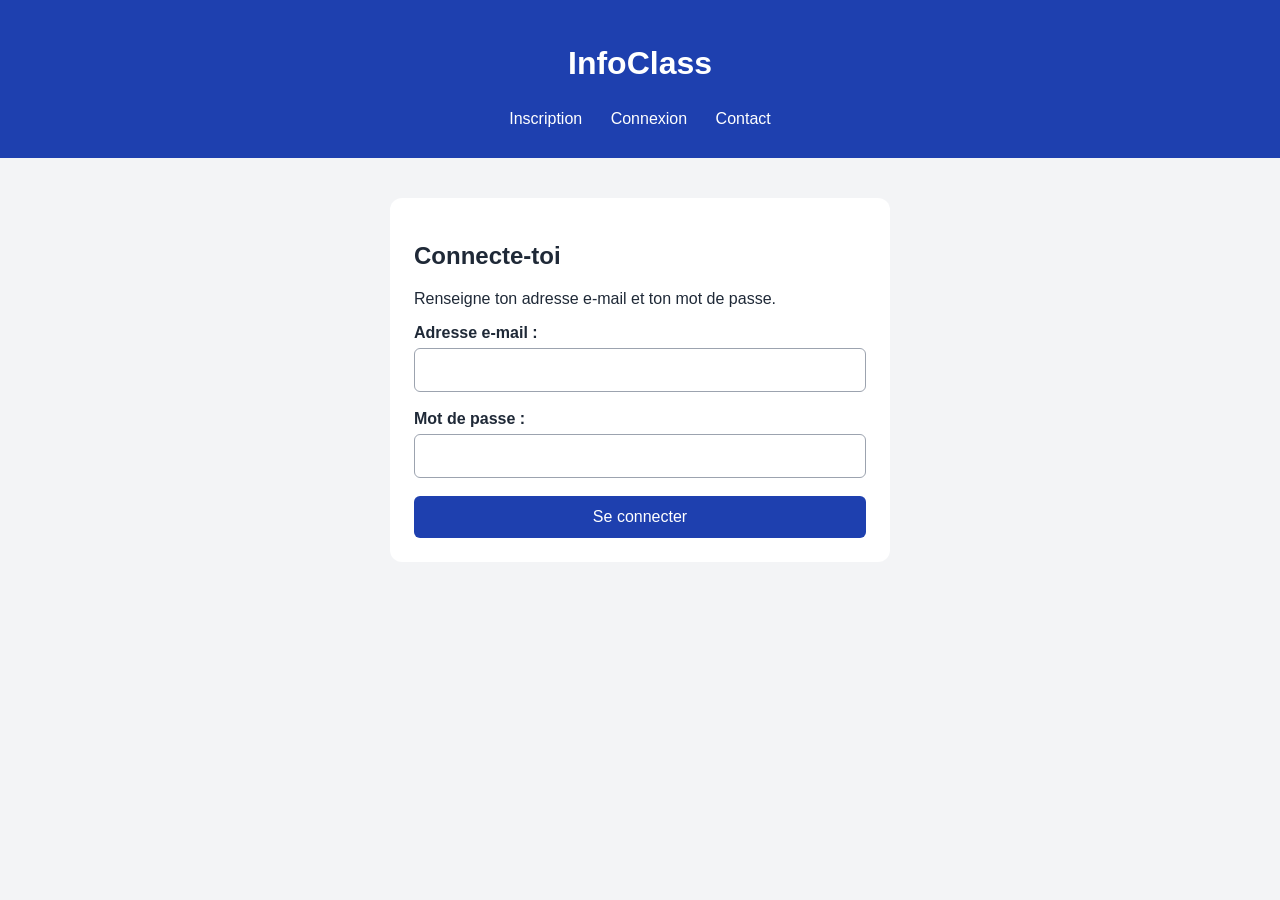
==== connexion.html @ 31857bf5 "Créer les trois pages et leurs formulaires" ====
<!DOCTYPE html>
<html lang="fr">
<head>
    <meta charset="UTF-8">
    <meta name="viewport" content="width=device-width, initial-scale=1.0">
    <title>Connexion - InfoClass</title>
    <link rel="stylesheet" href="style.css">
</head>
<body>
    <header>
        <h1>InfoClass</h1>

        <nav>
            <a href="index.html">Inscription</a>
            <a href="connexion.html">Connexion</a>
            <a href="contact.html">Contact</a>
        </nav>
    </header>

    <main>
        <h2>Connecte-toi</h2>
        <p>Renseigne ton adresse e-mail et ton mot de passe.</p>

        <form>
            <div>
                <label for="email">Adresse e-mail :</label>
                <input type="email" id="email" name="email" required>
            </div>

            <div>
                <label for="mot-de-passe">Mot de passe :</label>
                <input
                    type="password"
                    id="mot-de-passe"
                    name="motDePasse"
                    minlength="8"
                    required
                >
            </div>

            <button type="submit">Se connecter</button>
        </form>
    </main>
    <script src="script.js"></script>
    
</body>
</html>
---- style.css ----
body {
    font-family: Arial, sans-serif;
    margin: 0;
    background-color: #f3f4f6;
    color: #1f2937;
}

header {
    background-color: #1e40af;
    color: white;
    text-align: center;
    padding: 24px;
}

nav a {
    color: white;
    text-decoration: none;
    display: inline-block;
    margin: 6px 12px;
}

nav a:hover {
    text-decoration: underline;
}

main {
    max-width: 500px;
    margin: 40px auto;
    padding: 24px;
    background-color: white;
    border-radius: 12px;
}
* {
    box-sizing: border-box;
}

form div {
    margin-bottom: 18px;
}

label {
    display: block;
    margin-bottom: 6px;
    font-weight: bold;
}

input,
select,
textarea {
    width: 100%;
    padding: 12px;
    border: 1px solid #9ca3af;
    border-radius: 6px;
    font: inherit;
}

textarea {
    resize: vertical;
}

input:focus,
select:focus,
textarea:focus {
    outline: 3px solid #2563eb;
    outline-offset: 2px;
}

button {
    width: 100%;
    padding: 12px;
    background-color: #1e40af;
    color: white;
    border: none;
    border-radius: 6px;
    font: inherit;
    cursor: pointer;
}

button:hover {
    background-color: #1e3a8a;
}
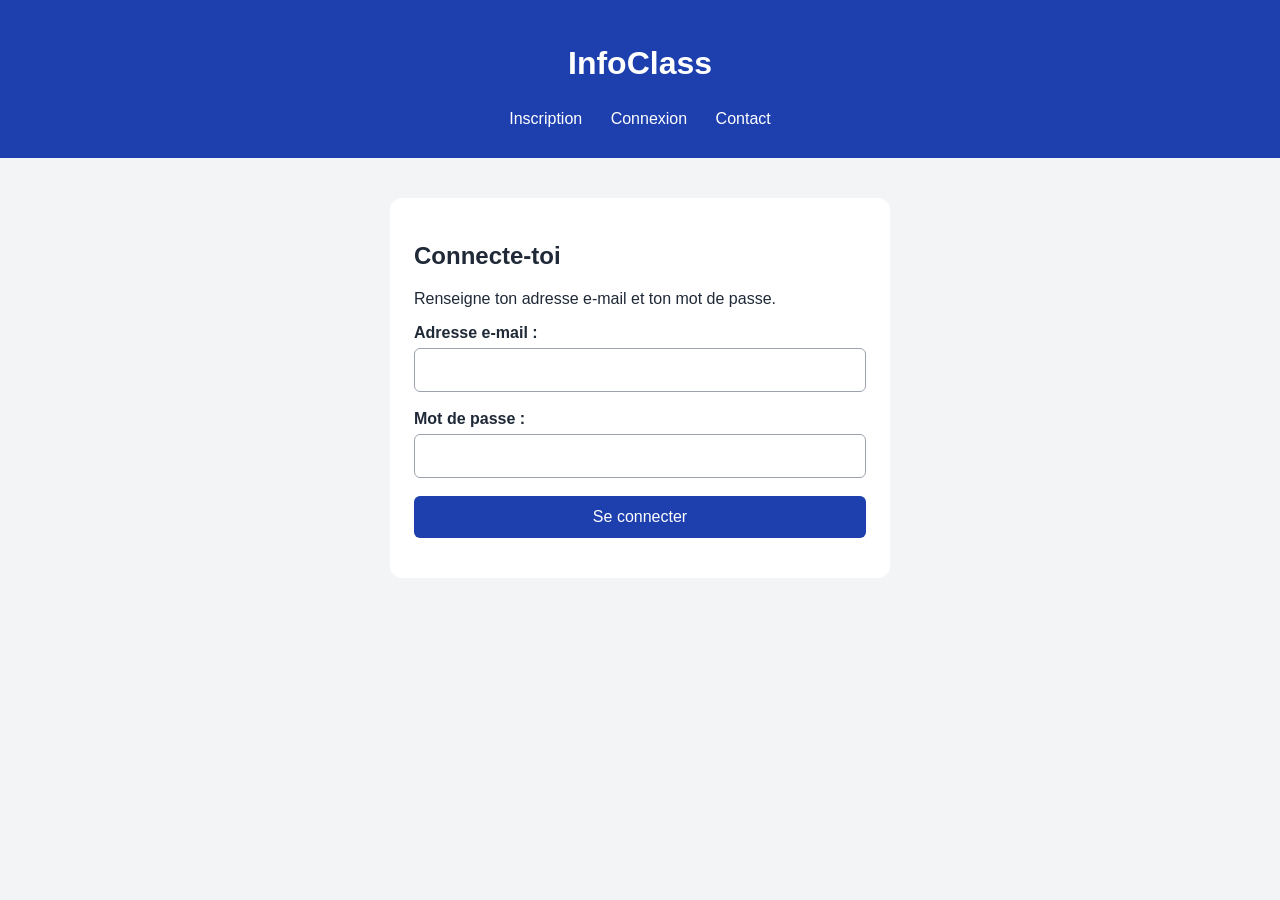
==== commit d6115d55: "Add files via upload" ====
--- a/connexion.html
+++ b/connexion.html
@@ -1,47 +1,47 @@
-<!DOCTYPE html>
-<html lang="fr">
-<head>
-    <meta charset="UTF-8">
-    <meta name="viewport" content="width=device-width, initial-scale=1.0">
-    <title>Connexion - InfoClass</title>
-    <link rel="stylesheet" href="style.css">
-</head>
-<body>
-    <header>
-        <h1>InfoClass</h1>
-
-        <nav>
-            <a href="index.html">Inscription</a>
-            <a href="connexion.html">Connexion</a>
-            <a href="contact.html">Contact</a>
-        </nav>
-    </header>
-
-    <main>
-        <h2>Connecte-toi</h2>
-        <p>Renseigne ton adresse e-mail et ton mot de passe.</p>
-
-        <form>
-            <div>
-                <label for="email">Adresse e-mail :</label>
-                <input type="email" id="email" name="email" required>
-            </div>
-
-            <div>
-                <label for="mot-de-passe">Mot de passe :</label>
-                <input
-                    type="password"
-                    id="mot-de-passe"
-                    name="motDePasse"
-                    minlength="8"
-                    required
-                >
-            </div>
-
-            <button type="submit">Se connecter</button>
-        </form>
-    </main>
-    <script src="script.js"></script>
-    
-</body>
-</html>+<!DOCTYPE html>
+<html lang="fr">
+<head>
+    <meta charset="UTF-8">
+    <meta name="viewport" content="width=device-width, initial-scale=1.0">
+    <title>Connexion - InfoClass</title>
+    <link rel="stylesheet" href="style.css">
+</head>
+<body data-page="connexion">
+    <header>
+        <h1>InfoClass</h1>
+
+        <nav>
+            <a href="index.html">Inscription</a>
+            <a href="connexion.html">Connexion</a>
+            <a href="contact.html">Contact</a>
+        </nav>
+    </header>
+
+    <main>
+        <h2>Connecte-toi</h2>
+        <p>Renseigne ton adresse e-mail et ton mot de passe.</p>
+
+        <form>
+            <div>
+                <label for="email">Adresse e-mail :</label>
+                <input type="email" id="email" name="email" maxlength="254" autocomplete="email" required>
+            </div>
+
+            <div>
+                <label for="mot-de-passe">Mot de passe :</label>
+                <input
+                    type="password"
+                    id="mot-de-passe"
+                    name="motDePasse" autocomplete="current-password" maxlength="128"
+                    minlength="8"
+                    required
+                >
+            </div>
+
+            <button type="submit">Se connecter</button>
+        </form><p id="statut" class="statut" role="status" aria-live="polite"></p>
+    </main>
+    <script src="config.js"></script><script src="script.js"></script>
+    
+</body>
+</html>
--- a/style.css
+++ b/style.css
@@ -1,81 +1,112 @@
-body {
-    font-family: Arial, sans-serif;
-    margin: 0;
-    background-color: #f3f4f6;
-    color: #1f2937;
+body {
+    font-family: Arial, sans-serif;
+    margin: 0;
+    background-color: #f3f4f6;
+    color: #1f2937;
+}
+
+header {
+    background-color: #1e40af;
+    color: white;
+    text-align: center;
+    padding: 24px;
+}
+
+nav a {
+    color: white;
+    text-decoration: none;
+    display: inline-block;
+    margin: 6px 12px;
+}
+
+nav a:hover {
+    text-decoration: underline;
+}
+
+main {
+    max-width: 500px;
+    margin: 40px auto;
+    padding: 24px;
+    background-color: white;
+    border-radius: 12px;
+}
+* {
+    box-sizing: border-box;
+}
+
+form div {
+    margin-bottom: 18px;
+}
+
+label {
+    display: block;
+    margin-bottom: 6px;
+    font-weight: bold;
+}
+
+input,
+select,
+textarea {
+    width: 100%;
+    padding: 12px;
+    border: 1px solid #9ca3af;
+    border-radius: 6px;
+    font: inherit;
+}
+
+textarea {
+    resize: vertical;
+}
+
+input:focus,
+select:focus,
+textarea:focus {
+    outline: 3px solid #2563eb;
+    outline-offset: 2px;
+}
+
+button {
+    width: 100%;
+    padding: 12px;
+    background-color: #1e40af;
+    color: white;
+    border: none;
+    border-radius: 6px;
+    font: inherit;
+    cursor: pointer;
+}
+
+button:hover {
+    background-color: #1e3a8a;
+}.statut { line-height: 1.6; overflow-wrap: anywhere; }
+.erreur { color: #a41616; }
+button:disabled { opacity: .65; cursor: wait; }
+main { width: calc(100% - 32px); }
+dt { font-weight: bold; margin-top: 20px; }
+dd { margin: 8px 0; overflow-wrap: anywhere; }
+[hidden] { display: none !important; }
+
+/* Cartes de sélection des cours */
+body[data-page="inscription"] main { max-width: 900px; padding: 32px; }
+.choix-cours { border: 0; padding: 0; margin: 28px 0 32px; min-width: 0; }
+.choix-cours legend { font-size: 1.15rem; font-weight: 700; padding: 0; }
+.aide-cours { color: #5b6678; font-size: .95rem; margin: 8px 0 18px; }
+form .grille-cours { display: grid; grid-template-columns: repeat(3, minmax(0, 1fr)); gap: 16px; margin: 0; }
+.carte-cours { position: relative; display: flex; flex-direction: column; align-items: flex-start; gap: 14px; margin: 0; padding: 22px; border: 2px solid #e4e8ef; border-radius: 18px; cursor: pointer; background: #fff; transition: border-color .18s, background .18s, box-shadow .18s; }
+.carte-cours:hover { border-color: var(--accent); background: var(--teinte); }
+.carte-cours:has(input:checked) { border-color: var(--accent); background: var(--teinte); box-shadow: 0 5px 18px #172b4d10; }
+.carte-cours:focus-within { outline: 3px solid #2563eb; outline-offset: 4px; }
+.carte-cours input { position: absolute; top: 18px; right: 18px; width: 18px; height: 18px; padding: 0; margin: 0; accent-color: var(--accent); }
+.carte-cours input:focus { outline: none; }
+.icone-cours { width: 52px; height: 52px; display: grid; place-items: center; background: var(--teinte); color: var(--accent); border: 1px solid currentColor; border-radius: 14px; font-size: 1.3rem; font-weight: 800; }
+.titre-cours { font-size: 1.15rem; color: #182639; }
+.description-cours { font-size: .9rem; line-height: 1.65; color: #526174; font-weight: 400; }
+.niveau-cours { margin-top: auto; padding: 6px 10px; background: #ffffffb8; border-radius: 20px; color: var(--accent); font-size: .75rem; }
+.selection-cours { color: var(--accent); font-size: .78rem; visibility: hidden; }
+.carte-cours input:checked ~ .selection-cours { visibility: visible; }
+@media (max-width: 680px) {
+  form .grille-cours { grid-template-columns: 1fr; }
+  body[data-page="inscription"] main { padding: 22px; margin: 24px auto; }
+  .carte-cours { gap: 10px; }
 }
-
-header {
-    background-color: #1e40af;
-    color: white;
-    text-align: center;
-    padding: 24px;
-}
-
-nav a {
-    color: white;
-    text-decoration: none;
-    display: inline-block;
-    margin: 6px 12px;
-}
-
-nav a:hover {
-    text-decoration: underline;
-}
-
-main {
-    max-width: 500px;
-    margin: 40px auto;
-    padding: 24px;
-    background-color: white;
-    border-radius: 12px;
-}
-* {
-    box-sizing: border-box;
-}
-
-form div {
-    margin-bottom: 18px;
-}
-
-label {
-    display: block;
-    margin-bottom: 6px;
-    font-weight: bold;
-}
-
-input,
-select,
-textarea {
-    width: 100%;
-    padding: 12px;
-    border: 1px solid #9ca3af;
-    border-radius: 6px;
-    font: inherit;
-}
-
-textarea {
-    resize: vertical;
-}
-
-input:focus,
-select:focus,
-textarea:focus {
-    outline: 3px solid #2563eb;
-    outline-offset: 2px;
-}
-
-button {
-    width: 100%;
-    padding: 12px;
-    background-color: #1e40af;
-    color: white;
-    border: none;
-    border-radius: 6px;
-    font: inherit;
-    cursor: pointer;
-}
-
-button:hover {
-    background-color: #1e3a8a;
-}+@media (prefers-reduced-motion: reduce) { .carte-cours { transition: none; } }
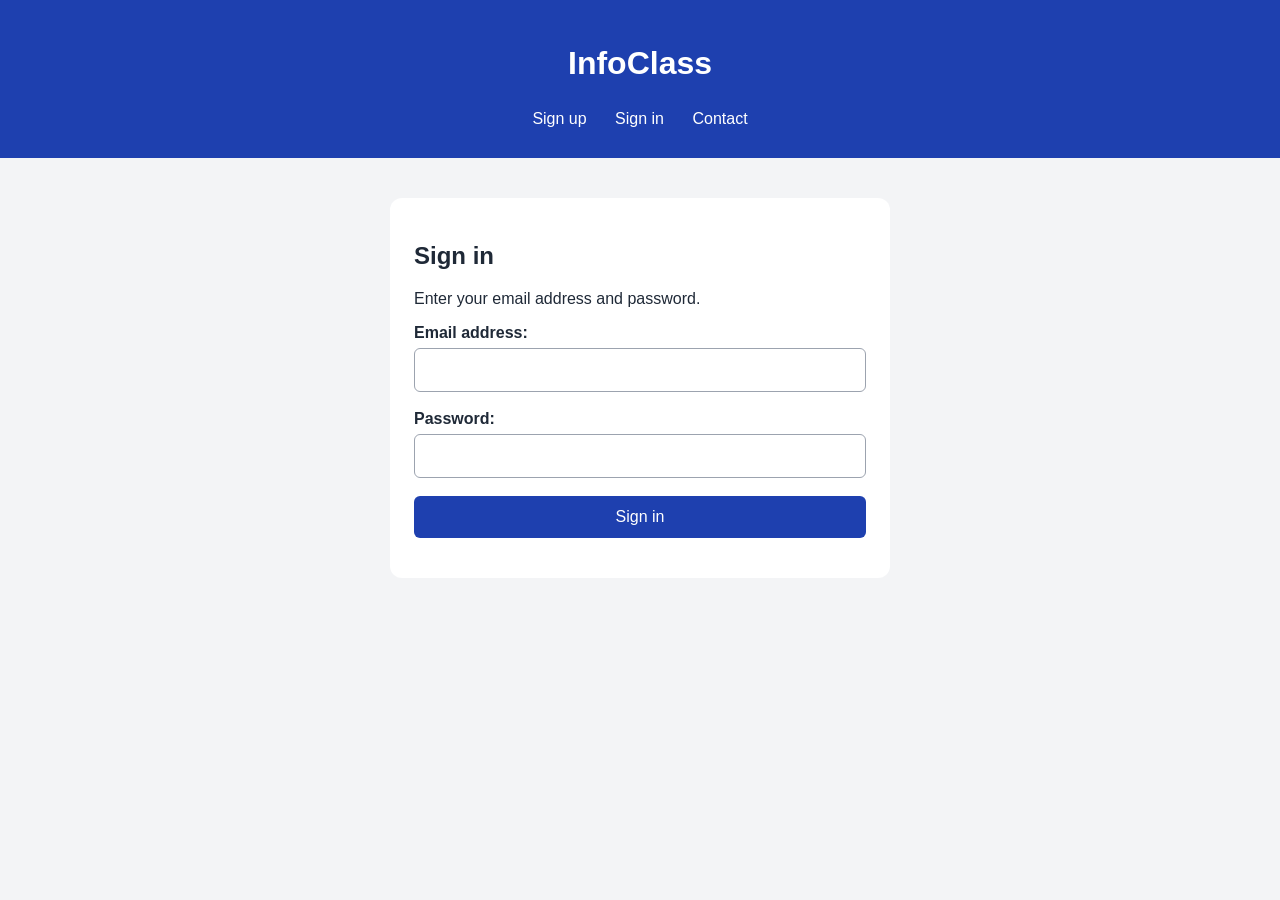
==== commit ca72042f: "Add files via upload" ====
--- a/connexion.html
+++ b/connexion.html
@@ -1,9 +1,9 @@
 <!DOCTYPE html>
-<html lang="fr">
+<html lang="en">
 <head>
     <meta charset="UTF-8">
     <meta name="viewport" content="width=device-width, initial-scale=1.0">
-    <title>Connexion - InfoClass</title>
+    <title>Sign in - InfoClass</title>
     <link rel="stylesheet" href="style.css">
 </head>
 <body data-page="connexion">
@@ -11,24 +11,24 @@
         <h1>InfoClass</h1>
 
         <nav>
-            <a href="index.html">Inscription</a>
-            <a href="connexion.html">Connexion</a>
+            <a href="index.html">Sign up</a>
+            <a href="connexion.html">Sign in</a>
             <a href="contact.html">Contact</a>
         </nav>
     </header>
 
     <main>
-        <h2>Connecte-toi</h2>
-        <p>Renseigne ton adresse e-mail et ton mot de passe.</p>
+        <h2>Sign in</h2>
+        <p>Enter your email address and password.</p>
 
         <form>
             <div>
-                <label for="email">Adresse e-mail :</label>
+                <label for="email">Email address:</label>
                 <input type="email" id="email" name="email" maxlength="254" autocomplete="email" required>
             </div>
 
             <div>
-                <label for="mot-de-passe">Mot de passe :</label>
+                <label for="mot-de-passe">Password:</label>
                 <input
                     type="password"
                     id="mot-de-passe"
@@ -38,7 +38,7 @@
                 >
             </div>
 
-            <button type="submit">Se connecter</button>
+            <button type="submit">Sign in</button>
         </form><p id="statut" class="statut" role="status" aria-live="polite"></p>
     </main>
     <script src="config.js"></script><script src="script.js"></script>
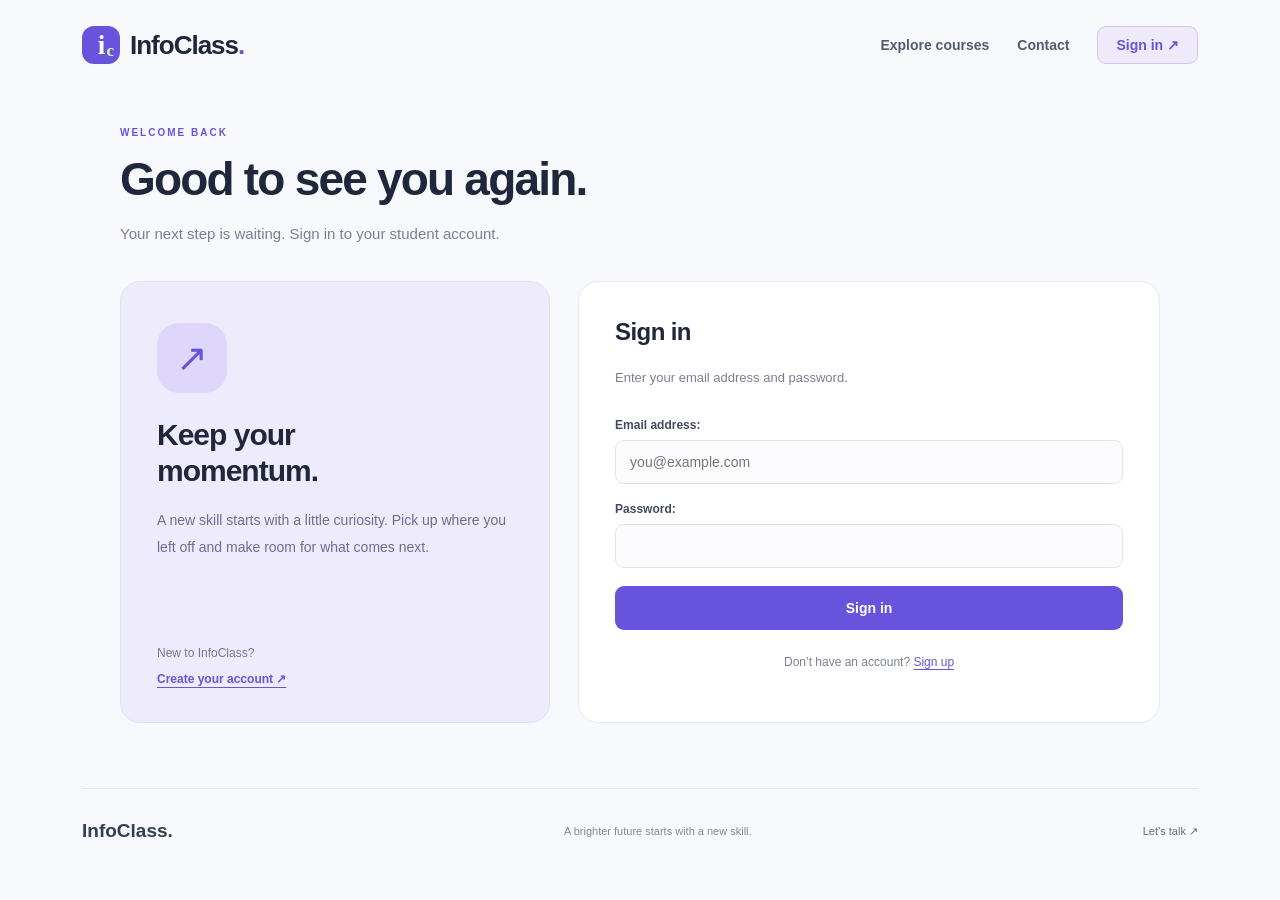
==== commit 62ccb0ef: "Add files via upload" ====
--- a/connexion.html
+++ b/connexion.html
@@ -4,27 +4,22 @@
     <meta charset="UTF-8">
     <meta name="viewport" content="width=device-width, initial-scale=1.0">
     <title>Sign in - InfoClass</title>
-    <link rel="stylesheet" href="style.css">
+    <link rel="stylesheet" href="style.css?v=coherent-3">
 </head>
-<body data-page="connexion">
-    <header>
-        <h1>InfoClass</h1>
-
-        <nav>
-            <a href="index.html">Sign up</a>
-            <a href="connexion.html">Sign in</a>
-            <a href="contact.html">Contact</a>
-        </nav>
+<body data-page="connexion" class="inner-page">
+    <header class="home-header">
+      <a class="brand" href="index.html" aria-label="InfoClass home"><span class="brand-symbol" aria-hidden="true">i<span>c</span></span>InfoClass<span class="brand-dot">.</span></a>
+      <nav aria-label="Main navigation"><a href="index.html#courses">Explore courses</a><a href="contact.html">Contact</a><a class="nav-signin" aria-current="page" href="connexion.html">Sign in <span aria-hidden="true">↗</span></a></nav>
     </header>
 
-    <main>
+    <main class="inner-main"><div class="inner-heading"><p class="eyebrow">WELCOME BACK</p><h1>Good to see you again.</h1><p>Your next step is waiting. Sign in to your student account.</p></div><div class="inner-layout"><aside class="inner-aside"><span class="aside-mark" aria-hidden="true">↗</span><h2>Keep your momentum.</h2><p>A new skill starts with a little curiosity. Pick up where you left off and make room for what comes next.</p><div class="aside-bottom"><p>New to InfoClass?</p><a href="index.html">Create your account ↗</a></div></aside><section class="inner-card" aria-label="Sign in form">
         <h2>Sign in</h2>
         <p>Enter your email address and password.</p>
 
         <form>
             <div>
                 <label for="email">Email address:</label>
-                <input type="email" id="email" name="email" maxlength="254" autocomplete="email" required>
+                <input type="email" id="email" name="email" maxlength="254" autocomplete="email" placeholder="you@example.com" required>
             </div>
 
             <div>
@@ -39,8 +34,8 @@
             </div>
 
             <button type="submit">Sign in</button>
-        </form><p id="statut" class="statut" role="status" aria-live="polite"></p>
-    </main>
+        </form><p class="card-note">Don’t have an account? <a href="index.html">Sign up</a></p><p id="statut" class="statut" role="status" aria-live="polite"></p>
+    </section></div></main><footer class="home-footer"><a class="footer-brand" href="index.html">InfoClass.</a><p>A brighter future starts with a new skill.</p><a href="contact.html">Let’s talk ↗</a></footer>
     <script src="config.js"></script><script src="script.js"></script>
     
 </body>
--- a/style.css
+++ b/style.css
@@ -110,3 +110,64 @@
   .carte-cours { gap: 10px; }
 }
 @media (prefers-reduced-motion: reduce) { .carte-cours { transition: none; } }
+
+/* InfoClass home */
+body[data-page="inscription"] { background: #f8f9fc; color: #20263b; font-family: 'Segoe UI', Arial, sans-serif; }
+body[data-page="inscription"] .home-header { max-width: 1180px; margin: auto; background: transparent; color: #20263b; padding: 26px 32px; display: flex; align-items: center; justify-content: space-between; gap: 20px; text-align: left; }
+.brand { display: flex; align-items: center; font-size: 26px; font-weight: 800; text-decoration: none; color: #20263b; letter-spacing: -1px; }
+.brand-symbol { display: grid; place-items: center; position: relative; width: 38px; height: 38px; border-radius: 12px; background: #6853dd; color: white; margin-right: 10px; font-size: 27px; font-family: Georgia, serif; }
+.brand-symbol span { position: absolute; bottom: 3px; right: 7px; font-size: 17px; color: #d5fcaa; }
+.brand-dot { color: #6853dd; }
+.home-header nav { display: flex; align-items: center; gap: 28px; }
+.home-header nav a { color: #535b70; font-size: 14px; font-weight: 600; margin: 0; }
+.home-header nav .nav-signin { border: 1px solid #dce0e9; padding: 10px 18px; border-radius: 9px; color: #20263b; }
+body[data-page="inscription"] main.home-main { max-width: 1180px; width: 100%; background: transparent; margin: 0 auto; padding: 0 32px; border-radius: 0; }
+.hero { display: grid; grid-template-columns: 1.15fr 1fr; align-items: center; gap: 35px; padding: 62px 0 68px; }
+.eyebrow { font-size: 10px; font-weight: 800; letter-spacing: 2px; color: #6853dd; line-height: 1.6; }
+.hero-copy .eyebrow { display: flex; align-items: center; gap: 9px; }
+.eyebrow > span { width: 7px; height: 7px; border-radius: 50%; background: #6853dd; }
+.hero h1 { font-size: clamp(40px, 5.2vw, 66px); line-height: 1.09; letter-spacing: -3px; margin: 20px 0; font-weight: 800; }
+.hero h1 > span { color: #6853dd; }
+.hero-description { max-width: 410px; color: #6b7285; font-size: 16px; line-height: 1.8; margin-bottom: 26px; }
+.primary-link { display: inline-flex; align-items: center; gap: 34px; border-radius: 10px; color: white; text-decoration: none; background: #6853dd; padding: 15px 22px; font-size: 14px; font-weight: 700; box-shadow: 0 8px 20px #6853dd22; }
+.primary-link:hover { background: #5140b6; }
+.hero-note { font-size: 11px; color: #798093; margin-top: 18px; }
+.hero-note span { color: #397b60; margin-right: 6px; }
+.hero-art { min-height: 345px; position: relative; display: grid; place-items: center; background: radial-gradient(ellipse, #e9e5ff 0%, #f8f9fc00 70%); }
+.art-orbit { position: absolute; border: 1px solid #e1ddf6; border-radius: 50%; width: 330px; height: 330px; }
+.orbit-two { width: 410px; height: 280px; transform: rotate(-30deg); }
+.art-window { width: 315px; max-width: 85%; background: #fff; border: 1px solid #e5e1f4; border-radius: 16px; transform: rotate(-5deg); box-shadow: 0 24px 55px #55449b20; overflow: hidden; }
+.window-toolbar { background: #faf9ff; border-bottom: 1px solid #eeecf6; padding: 14px; display: flex; gap: 5px; align-items: center; }
+.window-toolbar i { width: 7px; height: 7px; border-radius: 50%; background: #d8d3e9; }
+.window-toolbar i:first-child { background: #f5a8a2; }.window-toolbar i:nth-child(2) { background: #e9ce81; }.window-toolbar i:nth-child(3) { background: #98d7b6; }
+.window-toolbar span { font-size: 9px; margin-left: 20px; color: #9290a8; }
+.window-content { padding: 24px 28px; }.code-mark { font-size: 38px; font-weight: 800; color: #6853dd; margin-bottom: 18px; letter-spacing: -3px; }
+.code-line { height: 7px; background: #e5e8f1; border-radius: 8px; margin-bottom: 11px; width: 82%; }.line-purple { background: #bfb3f5; width: 65%; }.line-short { width: 45%; margin-left: 18px; }.line-green { width: 73%; background: #b3d9c8; margin-left: 18px; }.line-medium { width: 60%; }
+.code-bottom { margin-top: 25px; color: #6d6983; font: 12px monospace; }.code-bottom span { color: #6853dd; }
+.floating-label { position: absolute; z-index: 1; background: white; border: 1px solid #eeecf6; box-shadow: 0 10px 25px #3426650a; border-radius: 12px; display: flex; align-items: center; gap: 12px; padding: 14px 18px; font-size: 11px; color: #4d4b67; }
+.label-top { top: 6px; right: 0; transform: rotate(4deg); }.label-top > span { color: #6853dd; font-size: 20px; }.label-bottom { bottom: 1px; left: 8px; }.label-bottom small { display: block; color: #9692a6; font-size: 10px; margin-top: 5px; }.check-art { background: #edf8e5; color: #5a8b33; border-radius: 10px; padding: 10px; font-weight: 800; }.art-star { position: absolute; right: 12px; bottom: 38px; color: #a99bea; font-size: 44px; }
+.learning-strip { display: flex; flex-wrap: wrap; justify-content: space-between; gap: 20px; padding: 24px 0; border-top: 1px solid #e6e8ee; border-bottom: 1px solid #e6e8ee; color: #72798b; font-size: 11px; }.learning-strip span:first-child { color: #343e55; font-weight: 700; }
+.enrollment { padding: 55px 0; }.section-heading { display: flex; align-items: flex-end; justify-content: space-between; gap: 20px; scroll-margin-top: 24px; }.section-heading h2 { font-size: 30px; letter-spacing: -1px; margin: 10px 0 0; }.section-heading > p { color: #7c8190; font-size: 12px; line-height: 1.8; }
+.visually-hidden { position: absolute; width: 1px; height: 1px; padding: 0; overflow: hidden; clip-path: inset(50%); white-space: nowrap; }
+.choix-cours { margin-top: 26px; }.carte-cours { padding: 25px; border-color: #e7e9f0; border-radius: 16px; min-height: 290px; }.titre-cours { font-size: 19px; letter-spacing: -.5px; }.description-cours { font-size: 13px; }.icone-cours { border: 0; border-radius: 12px; width: 48px; height: 48px; }.niveau-cours { background: var(--teinte); }.selection-cours { font-size: 11px; }
+.account-panel { display: grid; grid-template-columns: 1fr 1fr; gap: 60px; background: #fff; border: 1px solid #e7e9f0; border-radius: 20px; padding: 38px; margin-top: 40px; }.account-intro h2 { font-size: 30px; line-height: 1.2; letter-spacing: -1px; }.account-intro > p:not(.eyebrow) { font-size: 13px; color: #798093; line-height: 1.8; max-width: 290px; }.account-intro a { color: #6853dd; font-weight: 600; text-underline-offset: 4px; }.existing-account { padding-top: 16px; }.account-fields label { font-size: 12px; color: #434a5d; }.account-fields input { border-color: #e0e3ed; border-radius: 9px; background: #fcfcfe; padding: 12px 14px; font-size: 13px; }.account-fields input:focus { outline-color: #6853dd; }.account-fields .password-hint { font-size: 10px; color: #7f8698; margin: -8px 0 20px; }.account-fields button { background: #6853dd; font-weight: 600; font-size: 13px; border-radius: 9px; display: flex; justify-content: space-between; padding: 14px 18px; }.account-fields button:hover { background: #5140b6; }
+.home-footer { max-width: 1116px; margin: 0 auto; padding: 25px 0; border-top: 1px solid #e6e8ee; display: flex; align-items: center; justify-content: space-between; gap: 20px; font-size: 11px; color: #858a99; }.home-footer a { color: #646a7e; text-decoration: none; }.home-footer .footer-brand { font-size: 19px; font-weight: 800; color: #343e55; }
+@media(max-width: 900px) { .hero { gap: 10px; }.hero-art { transform: scale(.85); }.home-footer { margin: 0 32px; }.account-panel { gap: 30px; }.hero h1 { letter-spacing: -2px; } }
+@media(max-width: 680px) { body[data-page="inscription"] .home-header { padding: 20px; flex-wrap: wrap; }.home-header nav { gap: 18px; }.home-header nav a { font-size: 12px; }.brand { font-size: 23px; }body[data-page="inscription"] main.home-main { padding: 0 20px; margin: 0; }.hero { grid-template-columns: 1fr; padding: 35px 0; }.hero h1 { font-size: 46px; }.hero-art { min-height: 330px; transform: none; margin-top: 30px; }.art-orbit { max-width: 90%; }.orbit-two { width: 100%; max-width: 100%; }.learning-strip { display: grid; grid-template-columns: 1fr 1fr; gap: 16px; font-size: 10px; }.section-heading { display: block; }.section-heading h2 { font-size: 28px; }.section-heading > p { margin-top: 15px; }.enrollment { padding-top: 32px; }.account-panel { grid-template-columns: 1fr; padding: 24px; gap: 20px; margin-top: 25px; }.account-intro h2 br { display: none; }.account-intro h2 { font-size: 26px; }.existing-account { padding-top: 0; }.home-footer { flex-wrap: wrap; margin: 0 20px; }.home-footer p { order: 3; width: 100%; margin-top: 0; }.carte-cours { min-height: 260px; } }
+
+/* Shared design for sign-in, contact and student account */
+.inner-page { background: #f8f9fc; color: #20263b; font-family: 'Segoe UI', Arial, sans-serif; }
+.inner-page .home-header { max-width: 1180px; margin: auto; background: transparent; color: #20263b; padding: 26px 32px; display: flex; align-items: center; justify-content: space-between; gap: 20px; text-align: left; }
+.inner-page main.inner-main { background: transparent; max-width: 1040px; width: calc(100% - 64px); margin: 35px auto 65px; padding: 0; border-radius: 0; }
+.inner-heading { margin-bottom: 35px; }.inner-heading h1 { font-size: clamp(32px, 4vw, 46px); letter-spacing: -1.8px; line-height: 1.15; margin: 12px 0; }.inner-heading > p:last-child { color: #798093; font-size: 15px; line-height: 1.7; }
+.inner-layout { display: grid; grid-template-columns: .85fr 1.15fr; gap: 28px; align-items: stretch; }
+.inner-aside { background: #eeebfc; border: 1px solid #e4defb; border-radius: 20px; padding: 36px; display: flex; flex-direction: column; align-items: flex-start; }
+.aside-mark { display: grid; place-items: center; width: 70px; height: 70px; background: #ded7fa; color: #6853dd; border-radius: 22px; font-size: 38px; margin: 5px 0 24px; }
+.inner-aside h2 { font-size: 30px; line-height: 1.2; letter-spacing: -1px; margin: 0 0 18px; max-width: 290px; }.inner-aside > p { color: #736c90; line-height: 1.9; font-size: 14px; margin: 0; }.aside-bottom { margin-top: auto; padding-top: 40px; font-size: 12px; }.aside-bottom p { color: #7a7395; }.aside-bottom a { color: #6853dd; font-weight: 700; text-underline-offset: 4px; }
+.inner-card { min-width: 0; background: white; border: 1px solid #e7e9f0; border-radius: 20px; padding: 36px; }.inner-card > h2 { margin-top: 0; font-size: 24px; letter-spacing: -.6px; }.inner-card > p { color: #798093; font-size: 13px; line-height: 1.8; }.inner-card form { margin-top: 28px; }.inner-card label { color: #434a5d; font-size: 12px; margin-bottom: 8px; }.inner-card input,.inner-card textarea { background: #fcfcfe; border: 1px solid #e0e3ed; border-radius: 9px; padding: 13px 14px; font-size: 14px; }.inner-card input:focus,.inner-card textarea:focus { outline-color: #6853dd; }.inner-card button { background: #6853dd; border-radius: 9px; padding: 14px; font-size: 14px; font-weight: 600; }.inner-card button:hover { background: #5140b6; }.inner-card a { color: #6853dd; text-underline-offset: 3px; }.inner-card .card-note { font-size: 12px; text-align: center; margin-top: 22px; }.inner-card .erreur { color: #a41616; }
+.inner-card #profil { margin: 25px 0; }.inner-card #profil h3 { font-size: 20px; }.inner-card dl { background: #f8f9fc; border: 1px solid #eeeef5; border-radius: 12px; padding: 20px; }.inner-card dt { color: #7b8191; text-transform: uppercase; font-size: 10px; letter-spacing: 1px; }.inner-card dt:first-child { margin-top: 0; }.inner-card dd { color: #343e55; font-size: 15px; font-weight: 600; margin-bottom: 18px; }.inner-card dd:last-child { margin-bottom: 0; }
+@media(max-width:680px) { .inner-page .home-header { padding: 20px; flex-wrap: wrap; }.inner-page main.inner-main { width: calc(100% - 40px); margin: 24px auto 40px; }.inner-layout { grid-template-columns: 1fr; gap: 20px; }.inner-aside { padding: 25px; }.inner-aside h2 { max-width: none; font-size: 25px; }.aside-mark { width: 48px; height: 48px; font-size: 27px; margin: 0 0 18px; border-radius: 15px; }.aside-bottom { padding-top: 15px; }.inner-card { padding: 25px; }.inner-heading { margin-bottom: 24px; } }
+.home-header nav a[aria-current="page"] { color: #6853dd; }
+.home-header nav .nav-signin[aria-current="page"] { border-color: #cfc6f6; background: #eeeafa; color: #6853dd; }
+.inner-card button:disabled { opacity: .65; cursor: wait; }
+.brand:focus-visible, .home-header a:focus-visible, .primary-link:focus-visible, .home-footer a:focus-visible { outline: 3px solid #6853dd; outline-offset: 5px; border-radius: 6px; }
